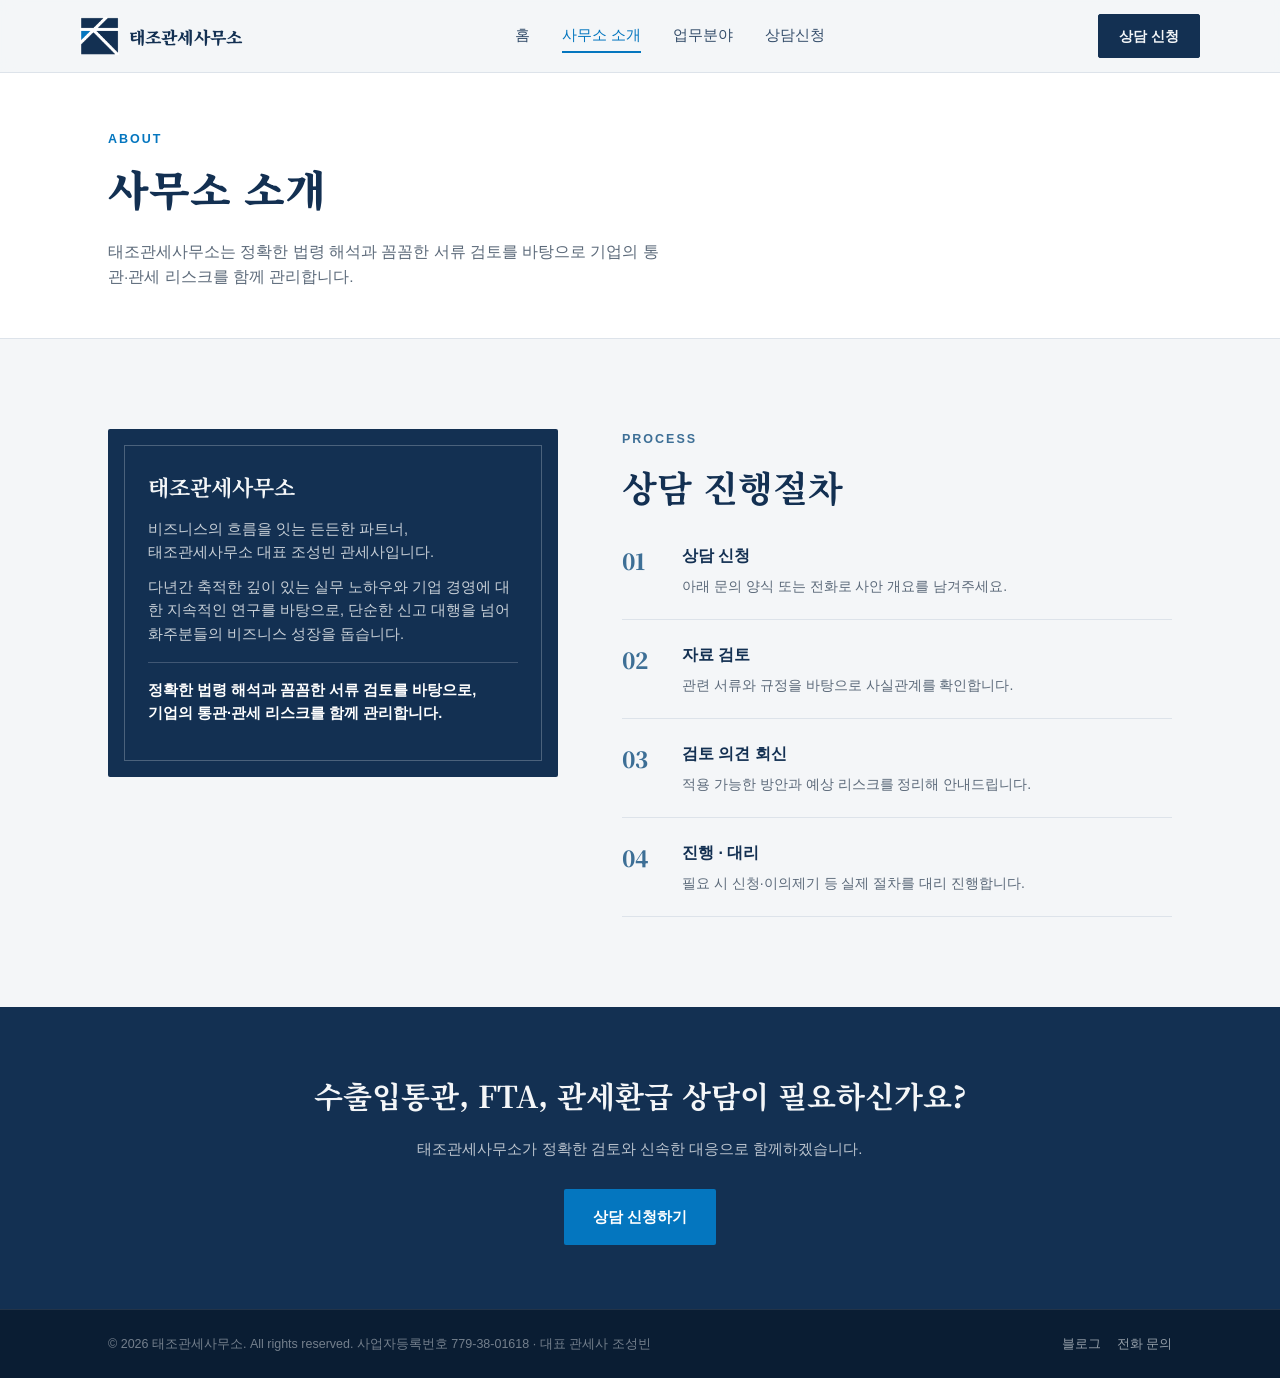
==== about.html @ b52db39f "Add files via upload" ====
<!DOCTYPE html>
<html lang="ko">
<head>
<meta charset="UTF-8">
<meta name="viewport" content="width=device-width, initial-scale=1.0">

<title>사무소 소개 | 태조관세사무소</title>
<meta name="description" content="태조관세사무소 소개와 상담 진행절차 안내. 대표 관세사 조성빈이 직접 상담합니다.">
<link rel="canonical" href="https://tjcustoms.co.kr/about.html">

<link rel="icon" type="image/png" href="assets/logo-mark.png">
<link rel="preconnect" href="https://fonts.googleapis.com">
<link rel="preconnect" href="https://fonts.gstatic.com" crossorigin>
<link href="https://fonts.googleapis.com/css2?family=Noto+Serif+KR:wght@500;700;900&family=Pretendard:wght@400;500;600;700&display=swap" rel="stylesheet">
<link rel="stylesheet" href="style.css">
</head>
<body>

<header>
  <nav class="nav wrap">
    <a href="index.html" class="brand">
      <img src="9.jpg" alt="태조관세사무소 심볼마크">
      <span class="brand-word">태조관세사무소</span>
    </a>
    <div class="nav-links">
      <a href="index.html">홈</a>
      <a href="about.html" class="active">사무소 소개</a>
      <a href="services.html">업무분야</a>
      <a href="contact.html">상담신청</a>
    </div>
    <div style="display:flex;align-items:center;gap:10px;">
      <a href="contact.html" class="nav-cta">상담 신청</a>
      <button class="nav-toggle" aria-label="메뉴 열기" aria-expanded="false">☰</button>
    </div>
  </nav>
  <div class="nav-mobile-panel">
    <a href="index.html">홈</a>
    <a href="about.html" class="active">사무소 소개</a>
    <a href="services.html">업무분야</a>
    <a href="contact.html">상담신청</a>
  </div>
</header>

<section class="page-hero">
  <div class="wrap">
    <div class="page-eyebrow">About</div>
    <h1 class="page-title">사무소 소개</h1>
    <p class="page-sub">태조관세사무소는 정확한 법령 해석과 꼼꼼한 서류 검토를 바탕으로 기업의 통관·관세 리스크를 함께 관리합니다.</p>
  </div>
</section>

<section class="section">
  <div class="wrap about-grid">
    <div class="about-card">
      <h3>태조관세사무소</h3>
      <p>비즈니스의 흐름을 잇는 든든한 파트너,<br>태조관세사무소 대표 조성빈 관세사입니다.</p>
      <p>다년간 축적한 깊이 있는 실무 노하우와 기업 경영에 대한 지속적인 연구를 바탕으로, 단순한 신고 대행을 넘어 화주분들의 비즈니스 성장을 돕습니다.</p>
      <p class="tagline">정확한 법령 해석과 꼼꼼한 서류 검토를 바탕으로,<br>기업의 통관·관세 리스크를 함께 관리합니다.</p>
    </div>
    <div id="process">
      <div class="section-tag">Process</div>
      <h2 class="section-title" style="margin-bottom:32px;">상담 진행절차</h2>
      <div class="process-list">
        <div class="process-item">
          <div class="process-num">01</div>
          <div class="process-body"><h4>상담 신청</h4><p>아래 문의 양식 또는 전화로 사안 개요를 남겨주세요.</p></div>
        </div>
        <div class="process-item">
          <div class="process-num">02</div>
          <div class="process-body"><h4>자료 검토</h4><p>관련 서류와 규정을 바탕으로 사실관계를 확인합니다.</p></div>
        </div>
        <div class="process-item">
          <div class="process-num">03</div>
          <div class="process-body"><h4>검토 의견 회신</h4><p>적용 가능한 방안과 예상 리스크를 정리해 안내드립니다.</p></div>
        </div>
        <div class="process-item">
          <div class="process-num">04</div>
          <div class="process-body"><h4>진행 · 대리</h4><p>필요 시 신청·이의제기 등 실제 절차를 대리 진행합니다.</p></div>
        </div>
      </div>
    </div>
  </div>
</section>

<section class="cta-band">
  <div class="wrap">
    <h2>수출입통관, FTA, 관세환급 상담이 필요하신가요?</h2>
    <p>태조관세사무소가 정확한 검토와 신속한 대응으로 함께하겠습니다.</p>
    <a href="contact.html" class="btn btn-primary">상담 신청하기</a>
  </div>
</section>

<footer>
  <div class="wrap">
    <span>© 2026 태조관세사무소. All rights reserved. 사업자등록번호 779-38-01618 · 대표 관세사 조성빈</span>
    <div class="footer-links">
      <a href="https://blog.naver.com/waynechris" target="_blank" rel="noopener">블로그</a>
      <a href="tel:01059307823">전화 문의</a>
    </div>
  </div>
</footer>

<script src="nav.js"></script>
</body>
</html>
---- style.css ----
:root{
  --ink:#141d2b;
  --navy:#133052;
  --navy-deep:#0a1d33;
  --paper:#f4f6f8;
  --paper-line:#dde3ea;
  --brass:#3d6f96;
  --brass-light:#4fa3dd;
  --seal:#0476bf;
  --muted:#5c6a7a;
  --white:#ffffff;
  --serif:'Noto Serif KR', serif;
  --sans:'Pretendard', -apple-system, BlinkMacSystemFont, sans-serif;
}
*{margin:0;padding:0;box-sizing:border-box;}
html{scroll-behavior:smooth;}
body{
  font-family:var(--sans);
  background:var(--paper);
  color:var(--ink);
  line-height:1.6;
  -webkit-font-smoothing:antialiased;
}
a{color:inherit;text-decoration:none;}
.wrap{max-width:1120px;margin:0 auto;padding:0 28px;}

.texture{
  background-image:
    radial-gradient(circle at 1px 1px, rgba(19,48,82,0.06) 1px, transparent 0);
  background-size:22px 22px;
}

/* ===== HEADER / NAV ===== */
header{
  position:sticky;top:0;z-index:50;
  background:rgba(244,246,248,0.92);
  backdrop-filter:blur(8px);
  border-bottom:1px solid var(--paper-line);
}
.nav{
  display:flex;align-items:center;justify-content:space-between;
  padding:14px 0;
}
.brand{display:flex;align-items:center;gap:10px;}
.brand img{height:38px;width:auto;display:block;}
.brand .brand-word{font-family:var(--serif);font-weight:900;font-size:17px;color:var(--navy);letter-spacing:0.3px;}
.nav-links{display:flex;gap:32px;font-size:14.5px;font-weight:500;color:var(--navy);}
.nav-links a{opacity:0.85;transition:opacity .2s,color .2s;padding:4px 0;border-bottom:2px solid transparent;}
.nav-links a:hover{opacity:1;color:var(--seal);}
.nav-links a.active{opacity:1;color:var(--seal);border-bottom-color:var(--seal);}
.nav-cta{
  background:var(--navy);color:var(--paper);
  padding:10px 20px;border-radius:2px;font-size:14px;font-weight:600;
  border:1px solid var(--navy);transition:background .2s;
  white-space:nowrap;
}
.nav-cta:hover{background:var(--navy-deep);}

.nav-toggle{
  display:none;
  background:none;border:1px solid var(--navy);border-radius:2px;
  width:40px;height:40px;align-items:center;justify-content:center;
  font-size:18px;color:var(--navy);cursor:pointer;flex-shrink:0;
}

.nav-mobile-panel{
  display:none;
  flex-direction:column;
  border-top:1px solid var(--paper-line);
  background:var(--paper);
}
.nav-mobile-panel.open{display:flex;}
.nav-mobile-panel a{
  padding:16px 28px;font-size:15px;font-weight:600;color:var(--navy);
  border-bottom:1px solid var(--paper-line);
}
.nav-mobile-panel a.active{color:var(--seal);}

/* ===== PAGE HERO (interior pages) ===== */
.page-hero{padding:56px 0 48px;border-bottom:1px solid var(--paper-line);background:var(--white);}
.page-eyebrow{
  font-size:12.5px;font-weight:700;letter-spacing:2px;color:var(--seal);
  text-transform:uppercase;margin-bottom:12px;
}
.page-title{font-family:var(--serif);font-weight:900;font-size:clamp(28px,4vw,42px);color:var(--navy);line-height:1.3;}
.page-sub{margin-top:14px;color:var(--muted);font-size:15.5px;max-width:560px;}

/* ===== HOME HERO ===== */
.hero{padding:80px 0 90px;position:relative;overflow:hidden;}
.hero-grid{display:grid;grid-template-columns:1.15fr 0.85fr;gap:60px;align-items:center;}
.eyebrow{
  display:inline-flex;align-items:center;gap:8px;
  font-size:13px;font-weight:700;letter-spacing:2px;color:var(--seal);
  text-transform:uppercase;margin-bottom:22px;
}
.eyebrow::before{content:'';width:24px;height:1px;background:var(--seal);}
h1{
  font-family:var(--serif);font-weight:900;
  font-size:clamp(34px,4.6vw,54px);
  line-height:1.25;color:var(--navy);
  margin-bottom:24px;
}
h1 em{font-style:normal;color:var(--seal);}
.hero-sub{font-size:16.5px;color:var(--muted);max-width:480px;margin-bottom:36px;}
.btn-row{display:flex;gap:14px;flex-wrap:wrap;}
.btn{
  padding:15px 28px;border-radius:2px;font-size:15px;font-weight:700;
  display:inline-block;transition:all .2s;border:1px solid transparent;
}
.btn-primary{background:var(--seal);color:var(--white);}
.btn-primary:hover{background:#035a91;}
.btn-secondary{border-color:var(--navy);color:var(--navy);}
.btn-secondary:hover{background:var(--navy);color:var(--paper);}

.logo-wrap{display:flex;align-items:center;justify-content:center;padding:20px;}
.logo-plate{
  position:relative;width:100%;max-width:340px;
  background:var(--white);border:1px solid var(--paper-line);
  padding:52px 40px;display:flex;flex-direction:column;align-items:center;gap:22px;
}
.logo-plate::before{content:'';position:absolute;top:0;left:0;width:34px;height:4px;background:var(--seal);}
.logo-plate::after{content:'';position:absolute;bottom:0;right:0;width:34px;height:4px;background:var(--seal);}
.logo-plate img{width:112px;height:112px;object-fit:contain;}
.logo-plate .logo-word{text-align:center;}
.logo-plate .logo-word .kr{font-family:var(--serif);font-weight:900;font-size:23px;color:var(--navy);letter-spacing:1px;}
.logo-plate .logo-word .en{display:block;font-size:11px;letter-spacing:2px;color:var(--muted);margin-top:8px;text-transform:uppercase;}

/* ===== TRUST BAR ===== */
.trustbar{background:var(--navy);color:var(--paper);padding:20px 0;}
.trustbar .wrap{display:flex;justify-content:space-between;flex-wrap:wrap;gap:16px;font-size:13.5px;font-weight:500;}
.trustbar span{opacity:0.85;}
.trustbar a{color:var(--brass-light);font-weight:700;opacity:1;}
.trustbar a:hover{text-decoration:underline;}

/* ===== SECTION HEADER ===== */
.section{padding:90px 0;}
.section-head{max-width:600px;margin-bottom:52px;}
.section-tag{font-size:12.5px;font-weight:700;letter-spacing:2px;color:var(--brass);text-transform:uppercase;margin-bottom:14px;}
.section-title{font-family:var(--serif);font-weight:700;font-size:clamp(26px,3vw,36px);color:var(--navy);line-height:1.35;}
.section-desc{margin-top:16px;color:var(--muted);font-size:15.5px;}

/* ===== SERVICES ===== */
.services{background:var(--white);border-top:1px solid var(--paper-line);border-bottom:1px solid var(--paper-line);}
.service-grid{display:grid;grid-template-columns:repeat(2,1fr);gap:1px;background:var(--paper-line);border:1px solid var(--paper-line);}
.service-card{background:var(--white);padding:36px 34px;transition:background .2s;}
.service-card:hover{background:var(--paper);}
.service-ref{font-size:12px;color:var(--brass);font-weight:700;letter-spacing:1px;margin-bottom:16px;}
.service-name{font-family:var(--serif);font-weight:700;font-size:19px;color:var(--navy);margin-bottom:12px;}
.service-desc{font-size:14.5px;color:var(--muted);}

/* ===== ABOUT / PROCESS ===== */
.about-grid{display:grid;grid-template-columns:0.9fr 1.1fr;gap:64px;align-items:start;}
.about-card{background:var(--navy);color:var(--paper);padding:40px;border-radius:2px;position:relative;}
.about-card::before{content:'';position:absolute;top:16px;left:16px;right:16px;bottom:16px;border:1px solid rgba(244,246,248,0.25);pointer-events:none;}
.about-card h3{font-family:var(--serif);font-size:22px;margin-bottom:14px;}
.about-card p{font-size:14.5px;color:rgba(244,246,248,0.8);margin-bottom:12px;}
.about-card p.tagline{color:var(--white);font-weight:600;border-top:1px solid rgba(244,246,248,0.2);padding-top:16px;margin-top:16px;}
.process-list{display:flex;flex-direction:column;}
.process-item{display:flex;gap:22px;padding:22px 0;border-bottom:1px solid var(--paper-line);}
.process-item:first-child{padding-top:0;}
.process-num{font-family:var(--serif);font-weight:900;font-size:22px;color:var(--brass);min-width:38px;}
.process-body h4{font-size:16px;font-weight:700;color:var(--navy);margin-bottom:6px;}
.process-body p{font-size:14px;color:var(--muted);}

/* ===== HOME PREVIEW STRIP ===== */
.preview-grid{display:grid;grid-template-columns:repeat(4,1fr);gap:1px;background:var(--paper-line);border:1px solid var(--paper-line);}
.preview-card{background:var(--white);padding:30px 26px;}
.preview-card .service-ref{margin-bottom:12px;}
.preview-card .service-name{font-size:16.5px;margin-bottom:8px;}
.preview-card .service-desc{font-size:13.5px;}
.preview-more{margin-top:28px;text-align:center;}

.cta-band{background:var(--navy);color:var(--paper);padding:64px 0;text-align:center;}
.cta-band h2{font-family:var(--serif);font-weight:700;font-size:clamp(22px,2.6vw,30px);margin-bottom:18px;}
.cta-band p{color:rgba(244,246,248,0.75);margin-bottom:28px;font-size:15px;}

/* ===== MAP ===== */
.map-section{padding:0 0 90px;}
.map-frame{
  width:100%;height:340px;border:1px solid var(--paper-line);
  filter:grayscale(0.15) contrast(1.02);
}
.map-caption{
  display:flex;justify-content:space-between;align-items:center;flex-wrap:wrap;gap:10px;
  padding:16px 20px;background:var(--white);border:1px solid var(--paper-line);border-top:none;font-size:14px;
}
.map-caption a{color:var(--seal);font-weight:700;}

/* ===== CONTACT ===== */
.contact{background:var(--navy-deep);color:var(--paper);}
.contact .section-tag{color:var(--brass-light);}
.contact .section-title{color:var(--white);}
.contact .section-desc{color:rgba(244,246,248,0.7);}
.contact-grid{display:grid;grid-template-columns:1fr 1fr;gap:56px;margin-top:20px;}
.info-list{display:flex;flex-direction:column;gap:22px;}
.info-item{display:flex;gap:16px;align-items:flex-start;}
.info-item a{transition:color .2s;}
.info-item a:hover{color:var(--brass-light);}
.info-icon{
  width:38px;height:38px;border:1px solid var(--brass);border-radius:50%;
  display:flex;align-items:center;justify-content:center;flex-shrink:0;
  color:var(--brass-light);font-size:15px;
}
.info-item strong{display:block;font-size:14px;color:rgba(244,246,248,0.6);margin-bottom:3px;font-weight:500;}
.info-item span,.info-item a{font-size:15.5px;font-weight:600;}

form{display:flex;flex-direction:column;gap:14px;}
.field label{display:block;font-size:13px;color:rgba(244,246,248,0.65);margin-bottom:6px;}
.field input,.field textarea{
  width:100%;background:rgba(244,246,248,0.06);
  border:1px solid rgba(244,246,248,0.2);
  color:var(--paper);padding:13px 14px;font-size:14.5px;border-radius:2px;font-family:var(--sans);
}
.field input::placeholder,.field textarea::placeholder{color:rgba(244,246,248,0.35);}
.field textarea{resize:vertical;min-height:100px;}
.field input:focus,.field textarea:focus{outline:2px solid var(--brass-light);outline-offset:1px;border-color:var(--brass-light);}

.consent{display:flex;align-items:flex-start;gap:10px;font-size:12.5px;color:rgba(244,246,248,0.65);margin-top:2px;}
.consent input{margin-top:3px;flex-shrink:0;}
.consent a{color:var(--brass-light);text-decoration:underline;}
details.privacy{
  margin-top:4px;background:rgba(244,246,248,0.05);border:1px solid rgba(244,246,248,0.15);
  border-radius:2px;padding:12px 14px;font-size:12px;color:rgba(244,246,248,0.6);
}
details.privacy summary{cursor:pointer;font-size:12.5px;color:var(--brass-light);font-weight:600;}
details.privacy p{margin-top:8px;line-height:1.6;}

.submit-btn{
  margin-top:6px;background:var(--seal);color:var(--white);border:none;
  padding:15px;font-size:15px;font-weight:700;border-radius:2px;cursor:pointer;transition:background .2s;
}
.submit-btn:hover{background:#035a91;}
.submit-btn:focus-visible{outline:2px solid var(--brass-light);outline-offset:2px;}

/* ===== FOOTER ===== */
footer{background:var(--navy-deep);border-top:1px solid rgba(244,246,248,0.1);padding:24px 0;}
footer .wrap{display:flex;justify-content:space-between;flex-wrap:wrap;gap:10px;font-size:12.5px;color:rgba(244,246,248,0.45);}
footer .footer-links{display:flex;gap:16px;}
footer a{color:rgba(244,246,248,0.6);}
footer a:hover{color:var(--brass-light);}

@media(max-width:860px){
  .hero-grid{grid-template-columns:1fr;}
  .logo-wrap{order:-1;margin-bottom:8px;padding:0;}
  .logo-plate{padding:36px 28px;}
  .logo-plate img{width:88px;height:88px;}
  .logo-plate .logo-word .kr{font-size:19px;}
  .nav-links{display:none;}
  .nav-toggle{display:flex;}
  .service-grid{grid-template-columns:1fr;}
  .preview-grid{grid-template-columns:1fr 1fr;}
  .about-grid{grid-template-columns:1fr;}
  .contact-grid{grid-template-columns:1fr;}
  .trustbar .wrap{flex-direction:column;gap:8px;}
  .map-frame{height:260px;}
}
@media(max-width:520px){
  .preview-grid{grid-template-columns:1fr;}
}
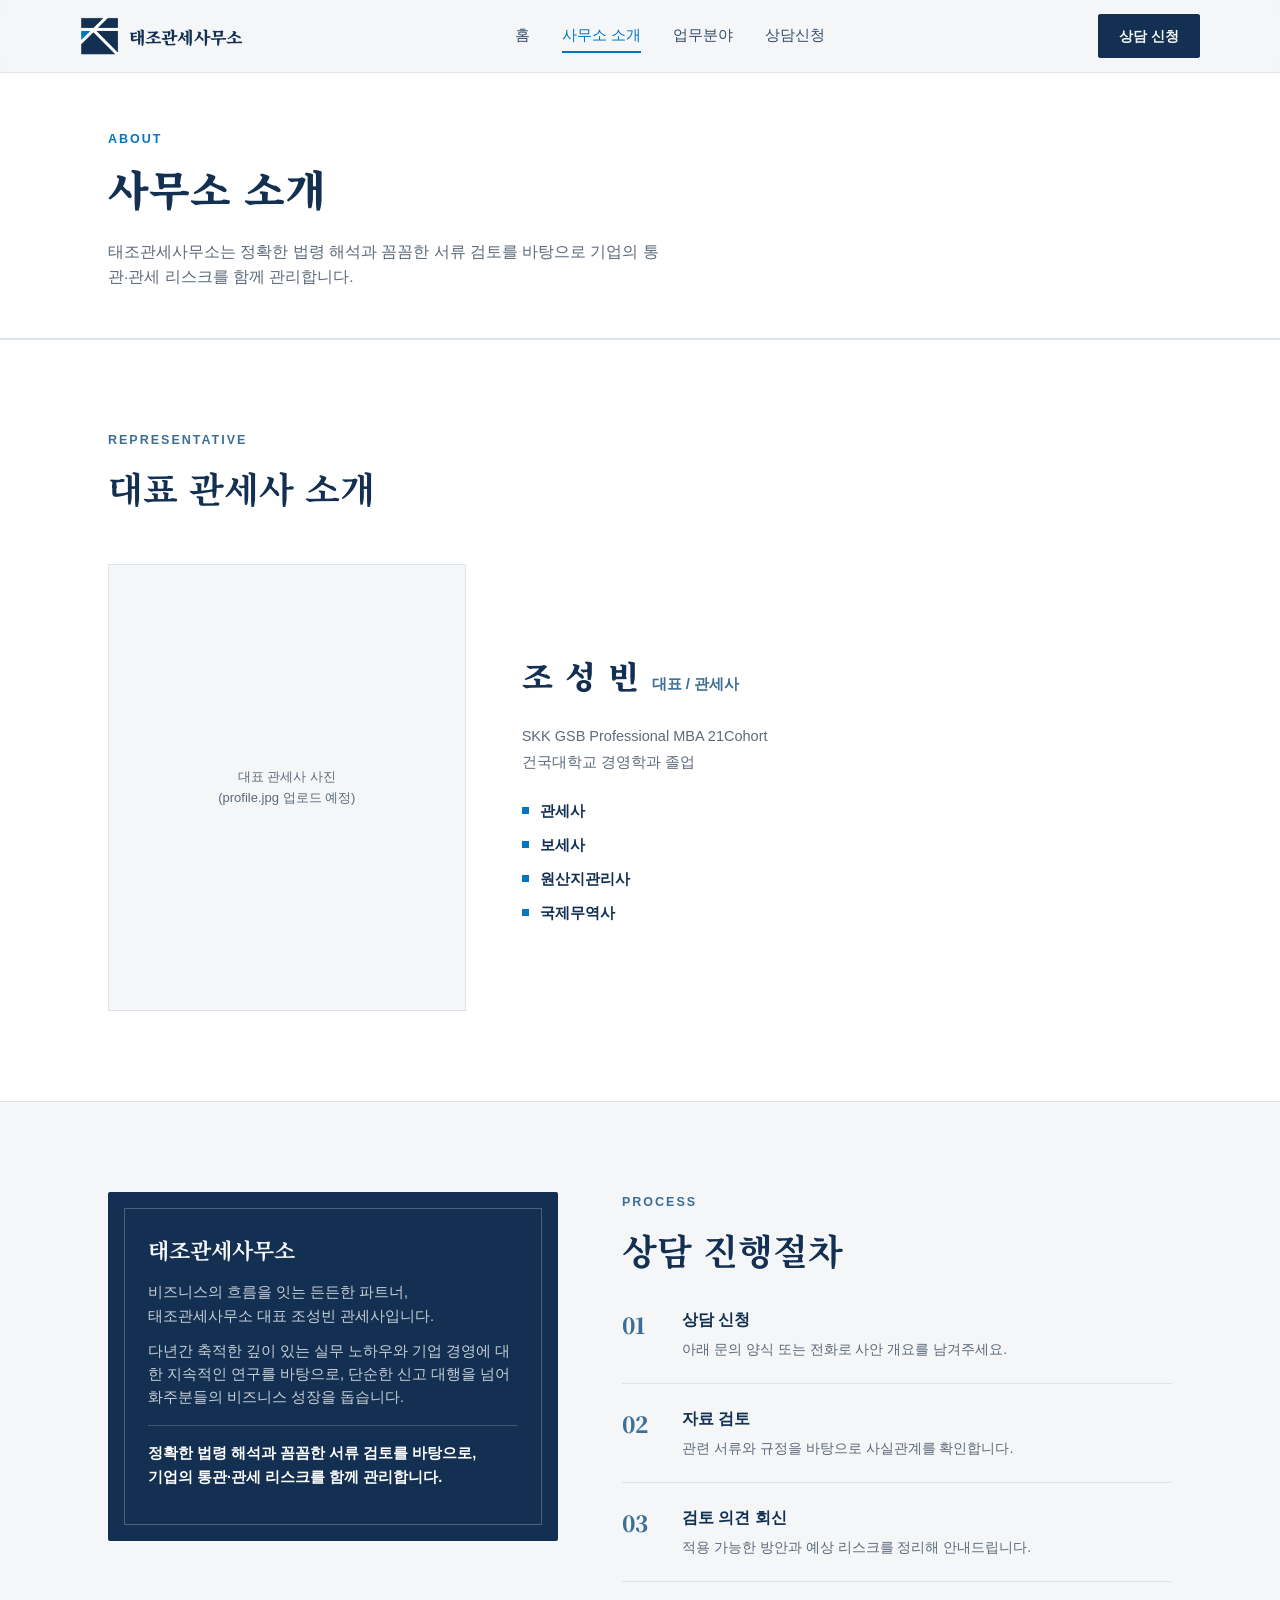
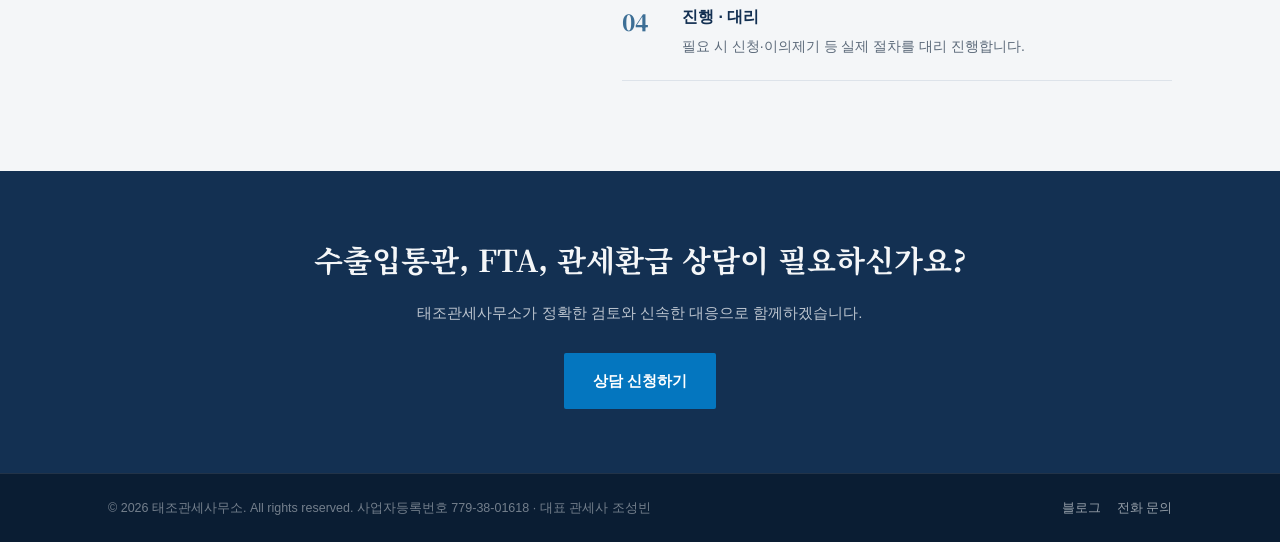
==== commit 6f76facf: "Add files via upload" ====
--- a/about.html
+++ b/about.html
@@ -46,6 +46,35 @@
     <div class="page-eyebrow">About</div>
     <h1 class="page-title">사무소 소개</h1>
     <p class="page-sub">태조관세사무소는 정확한 법령 해석과 꼼꼼한 서류 검토를 바탕으로 기업의 통관·관세 리스크를 함께 관리합니다.</p>
+  </div>
+</section>
+
+<section class="section profile-section">
+  <div class="wrap">
+    <div class="section-head">
+      <div class="section-tag">Representative</div>
+      <h2 class="section-title">대표 관세사 소개</h2>
+    </div>
+    <div class="profile-grid">
+      <!-- 실제 프로필 사진 파일을 profile.jpg 로 저장소에 올리면 아래 이미지가 표시됩니다 -->
+      <img src="profile.jpg" alt="태조관세사무소 조성빈 대표 관세사" class="profile-photo" onerror="this.outerHTML='&lt;div class=&quot;profile-photo-placeholder&quot;&gt;대표 관세사 사진&lt;br&gt;(profile.jpg 업로드 예정)&lt;/div&gt;'">
+      <div>
+        <div class="profile-name-row">
+          <span class="profile-name">조 성 빈</span>
+          <span class="profile-role">대표 / 관세사</span>
+        </div>
+        <p class="profile-edu">
+          SKK GSB Professional MBA 21Cohort<br>
+          건국대학교 경영학과 졸업
+        </p>
+        <ul class="cred-list">
+          <li>관세사</li>
+          <li>보세사</li>
+          <li>원산지관리사</li>
+          <li>국제무역사</li>
+        </ul>
+      </div>
+    </div>
   </div>
 </section>
 
--- a/style.css
+++ b/style.css
@@ -161,6 +161,31 @@
 .process-num{font-family:var(--serif);font-weight:900;font-size:22px;color:var(--brass);min-width:38px;}
 .process-body h4{font-size:16px;font-weight:700;color:var(--navy);margin-bottom:6px;}
 .process-body p{font-size:14px;color:var(--muted);}
+
+/* ===== PROFILE ===== */
+.profile-section{background:var(--white);border-top:1px solid var(--paper-line);border-bottom:1px solid var(--paper-line);}
+.profile-grid{display:grid;grid-template-columns:0.55fr 1fr;gap:56px;align-items:center;}
+.profile-photo{
+  width:100%;aspect-ratio:4/5;object-fit:cover;
+  background:var(--paper);border:1px solid var(--paper-line);
+}
+.profile-photo-placeholder{
+  width:100%;aspect-ratio:4/5;
+  background:var(--paper);border:1px solid var(--paper-line);
+  display:flex;align-items:center;justify-content:center;
+  color:var(--muted);font-size:13px;text-align:center;padding:20px;
+}
+.profile-name-row{display:flex;align-items:baseline;gap:12px;flex-wrap:wrap;margin-bottom:22px;}
+.profile-name{font-family:var(--serif);font-weight:900;font-size:clamp(26px,3vw,32px);color:var(--navy);letter-spacing:1px;}
+.profile-role{font-size:15px;color:var(--brass);font-weight:600;}
+.profile-edu{font-size:14.5px;color:var(--muted);line-height:1.8;margin-bottom:24px;}
+.cred-list{list-style:none;display:flex;flex-direction:column;gap:10px;}
+.cred-list li{
+  position:relative;padding-left:18px;font-size:15px;font-weight:600;color:var(--navy);
+}
+.cred-list li::before{
+  content:'';position:absolute;left:0;top:8px;width:7px;height:7px;background:var(--seal);
+}
 
 /* ===== HOME PREVIEW STRIP ===== */
 .preview-grid{display:grid;grid-template-columns:repeat(4,1fr);gap:1px;background:var(--paper-line);border:1px solid var(--paper-line);}
@@ -250,6 +275,8 @@
   .service-grid{grid-template-columns:1fr;}
   .preview-grid{grid-template-columns:1fr 1fr;}
   .about-grid{grid-template-columns:1fr;}
+  .profile-grid{grid-template-columns:1fr;}
+  .profile-photo,.profile-photo-placeholder{max-width:260px;margin:0 auto;}
   .contact-grid{grid-template-columns:1fr;}
   .trustbar .wrap{flex-direction:column;gap:8px;}
   .map-frame{height:260px;}
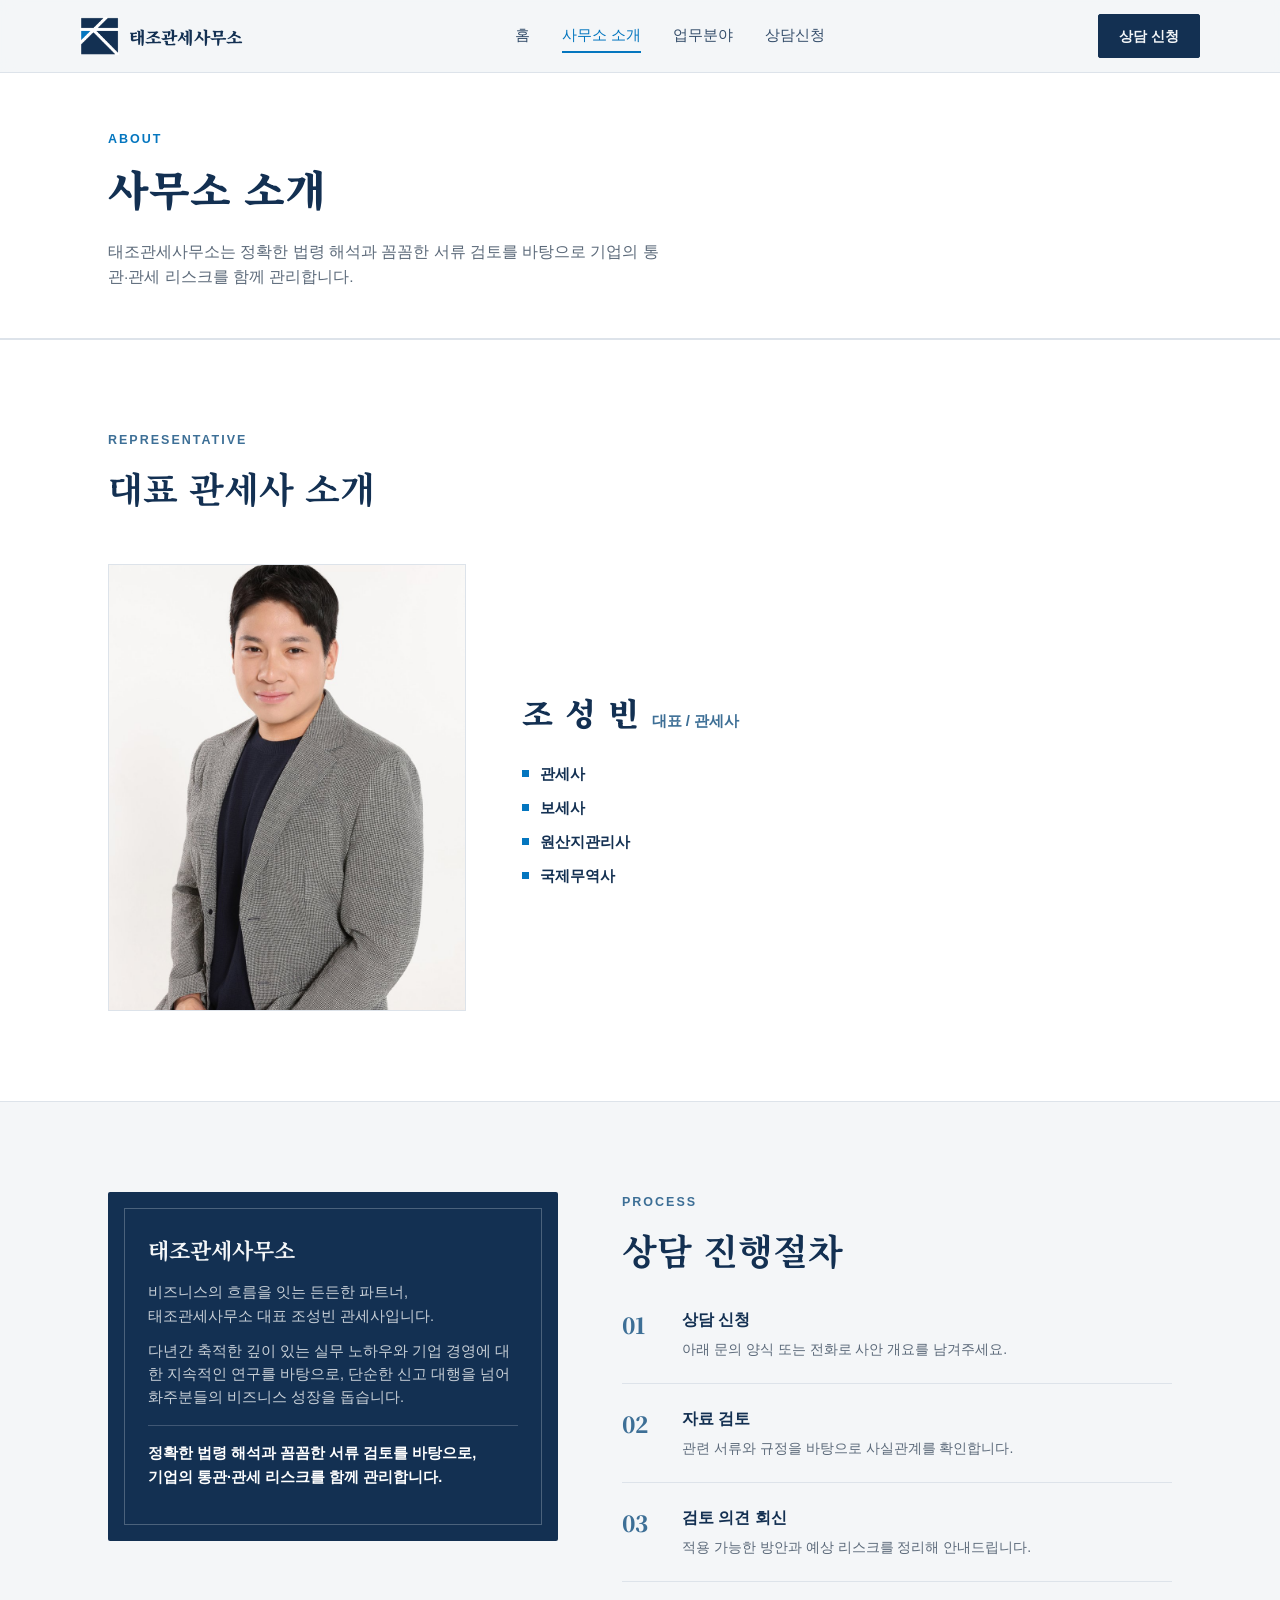
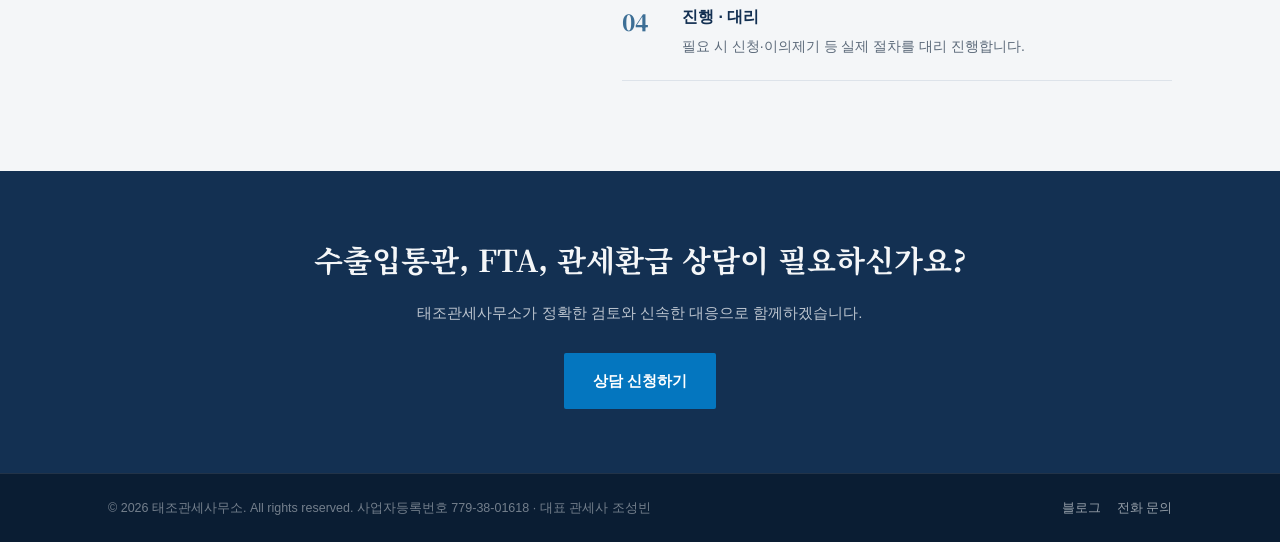
==== commit 4a626762: "Update about.html" ====
--- a/about.html
+++ b/about.html
@@ -64,8 +64,7 @@
           <span class="profile-role">대표 / 관세사</span>
         </div>
         <p class="profile-edu">
-          SKK GSB Professional MBA 21Cohort<br>
-          건국대학교 경영학과 졸업
+          
         </p>
         <ul class="cred-list">
           <li>관세사</li>
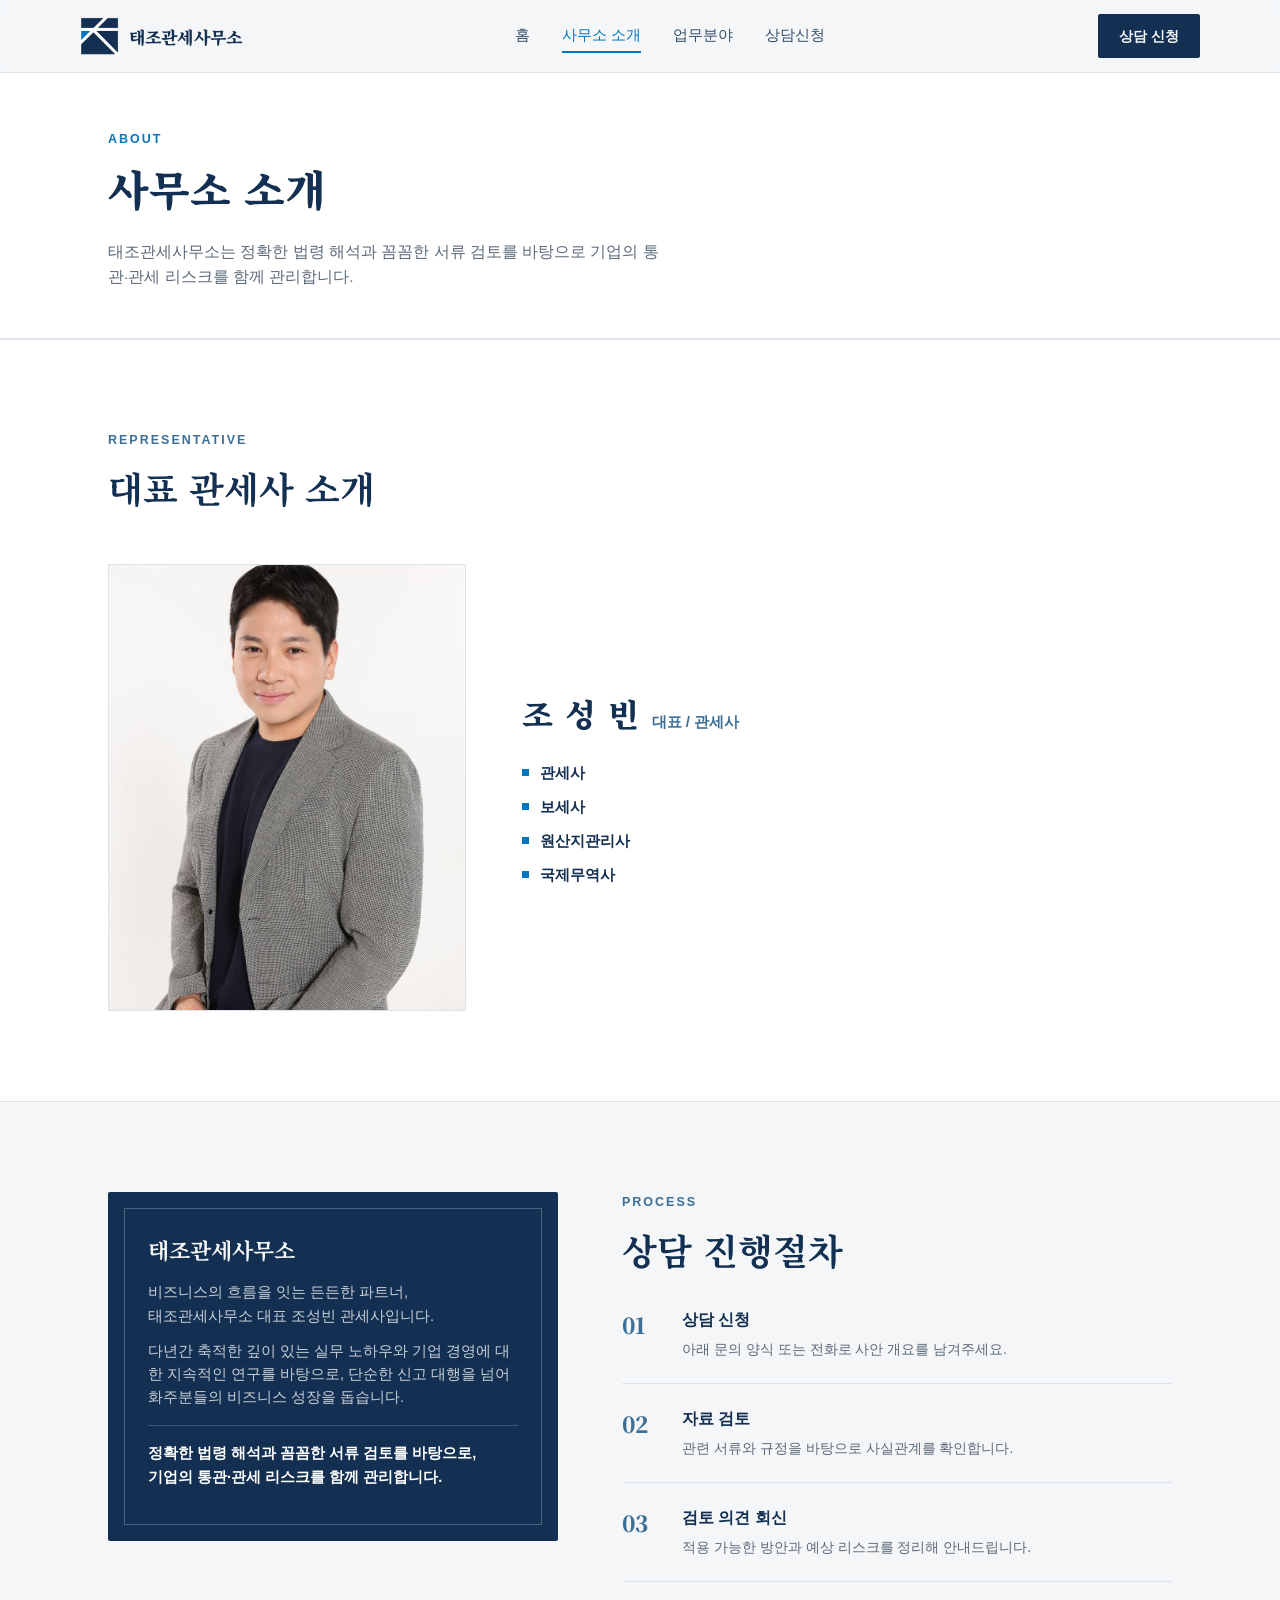
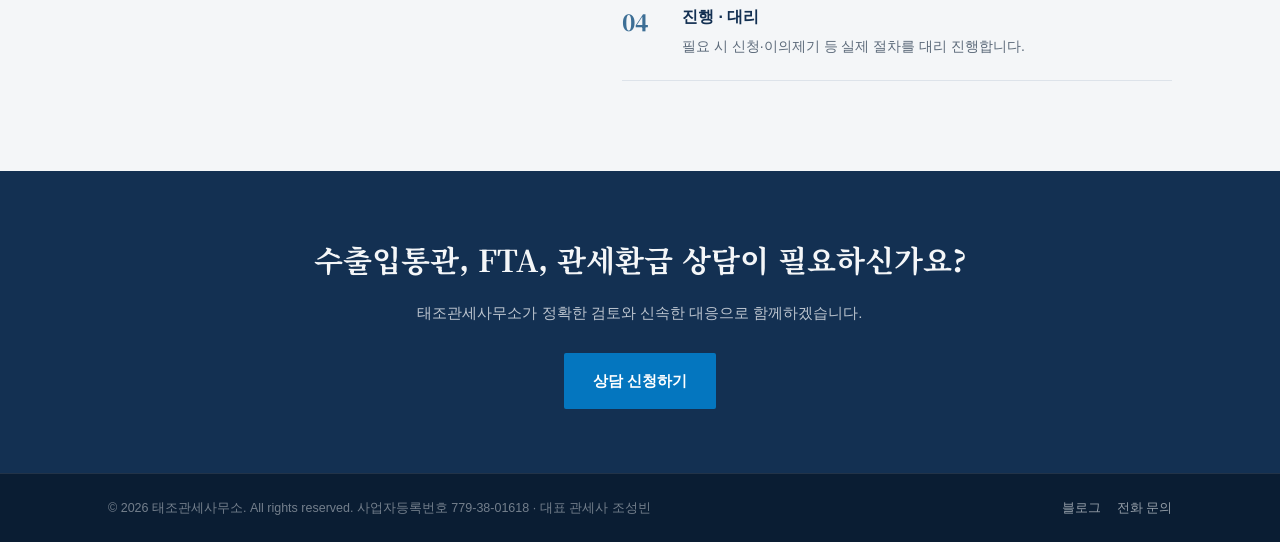
==== commit 929879e6: "Update about.html" ====
--- a/about.html
+++ b/about.html
@@ -63,9 +63,6 @@
           <span class="profile-name">조 성 빈</span>
           <span class="profile-role">대표 / 관세사</span>
         </div>
-        <p class="profile-edu">
-          
-        </p>
         <ul class="cred-list">
           <li>관세사</li>
           <li>보세사</li>
